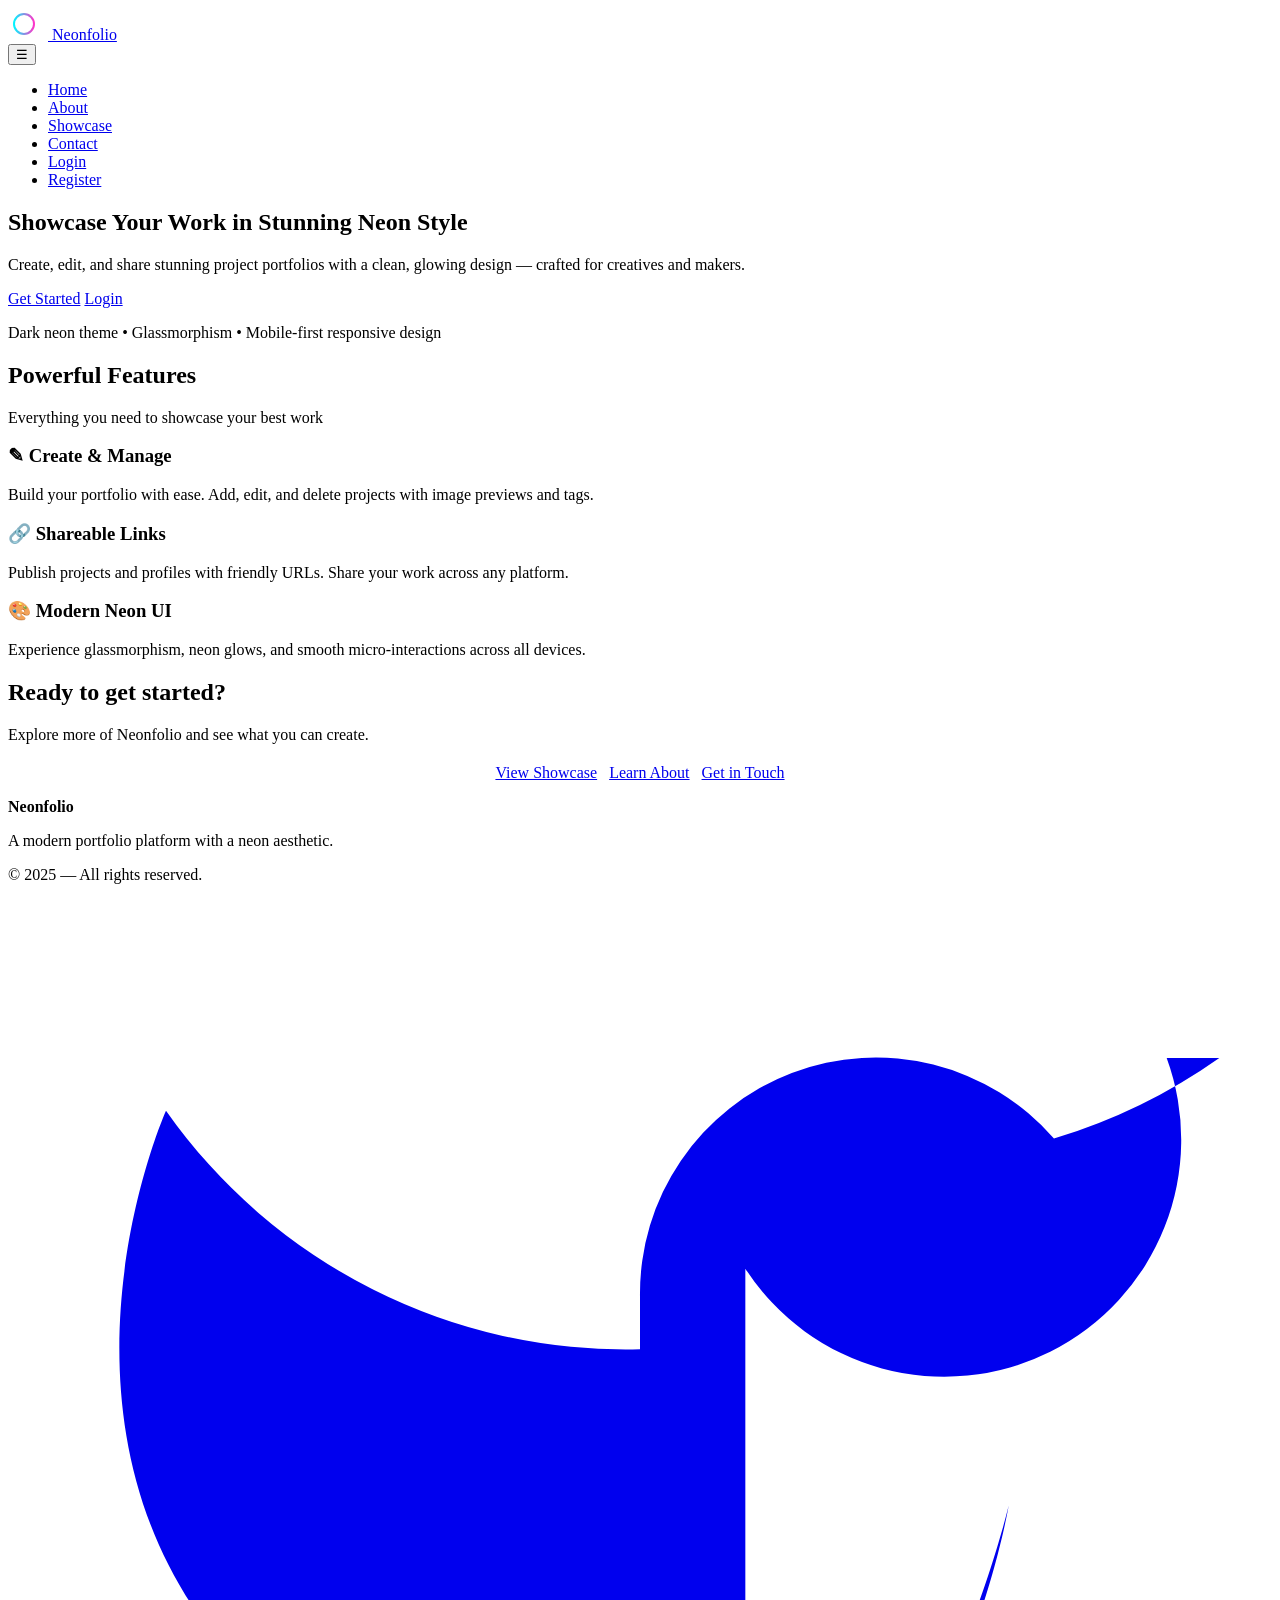
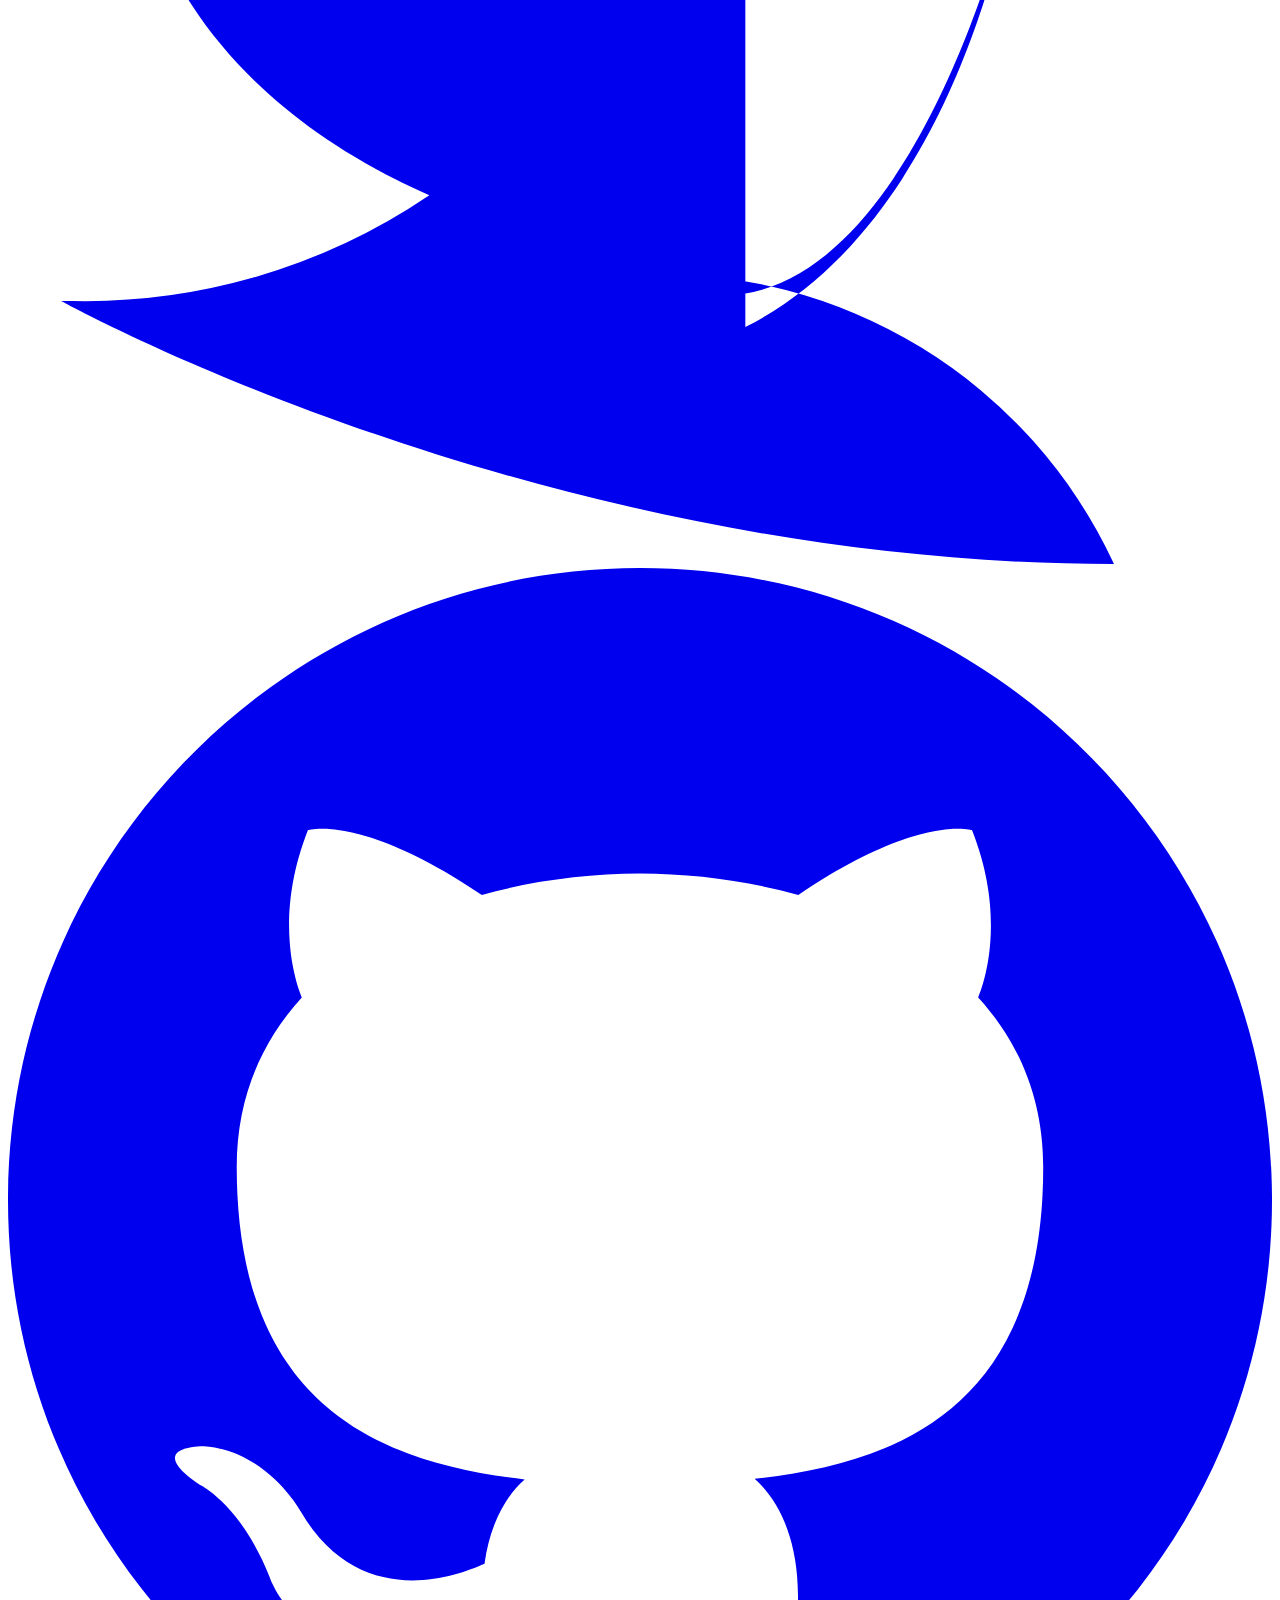
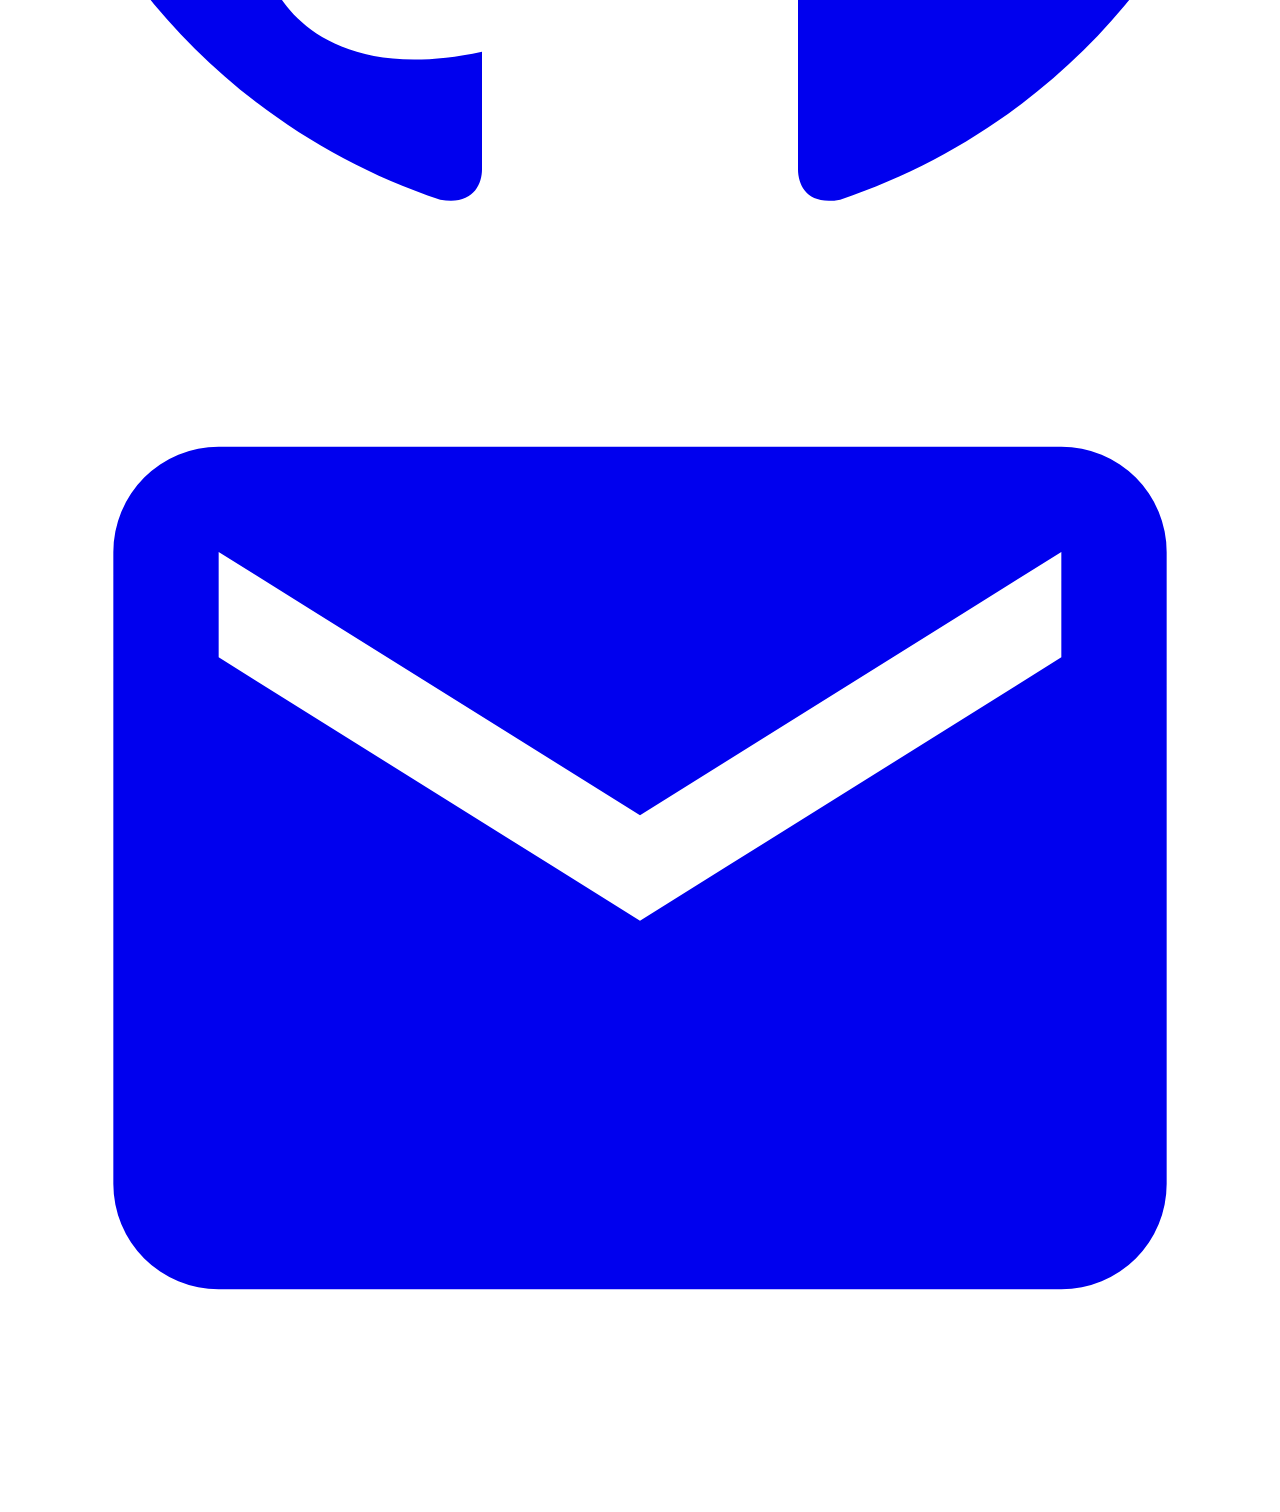
==== index.html @ 66eeae47 "Add files via upload" ====
<!doctype html>
<html lang="en">
<head>
  <meta charset="utf-8">
  <meta name="viewport" content="width=device-width, initial-scale=1">
  <title>Neonfolio - Modern Portfolio Platform with Neon Design</title>
  <meta name="description" content="Neonfolio - A modern black-neon portfolio platform for creatives, designers, and developers. Showcase your work with stunning glassmorphism design and neon aesthetics.">
  <meta name="keywords" content="portfolio, platform, neon design, creative portfolio, web design, showcase projects, portfolio website, neonfolio">
  <meta name="author" content="Ashutosh Sharma">
  <meta name="theme-color" content="#050507">
  <meta property="og:title" content="Neonfolio - Modern Portfolio Platform">
  <meta property="og:description" content="A modern black-neon portfolio platform for creatives, designers, and developers. Showcase stunning projects with glassmorphism design.">
  <meta property="og:type" content="website">
  <meta property="og:url" content="https://neonfolio.com">
  <meta name="twitter:card" content="summary_large_image">
  <meta name="twitter:title" content="Neonfolio - Modern Portfolio Platform">
  <meta name="twitter:description" content="Showcase your work with stunning neon-themed portfolio.">
  <meta name="robots" content="index, follow, max-image-preview:large, max-snippet:-1, max-video-preview:-1">
  <link rel="canonical" href="https://neonfolio.com/">
  <link rel="stylesheet" href="../css/index.css">
  <link href="https://fonts.googleapis.com/css2?family=Inter:wght@300;400;600;700;800&display=swap" rel="stylesheet">
</head>
<body>
  <!-- HEADER / NAVIGATION -->
  <header class="site-header" role="banner">
    <div class="header-inner">
      <a href="index.html" class="logo" aria-label="Neonfolio Home">
        <svg width="32" height="32" viewBox="0 0 32 32" fill="none" xmlns="http://www.w3.org/2000/svg" style="margin-right: 8px;">
          <defs>
            <linearGradient id="logo-grad" x1="0" x2="1">
              <stop offset="0" stop-color="#00F5FF"/>
              <stop offset="1" stop-color="#FF33C8"/>
            </linearGradient>
          </defs>
          <circle cx="16" cy="16" r="10" fill="none" stroke="url(#logo-grad)" stroke-width="2"/>
        </svg>
        Neonfolio
      </a>

      <nav class="main-nav" role="navigation" aria-label="Main Navigation">
        <button class="nav-toggle" aria-expanded="false" aria-controls="nav-list" aria-label="Toggle navigation">☰</button>
        <ul id="nav-list" class="nav-list" role="menubar">
          <li role="none"><a role="menuitem" href="index.html" class="active">Home</a></li>
          <li role="none"><a role="menuitem" href="about.html">About</a></li>
          <li role="none"><a role="menuitem" href="showcase.html">Showcase</a></li>
          <li role="none"><a role="menuitem" href="contact.html">Contact</a></li>
          <li role="none"><a role="menuitem" href="login.html">Login</a></li>
          <li role="none"><a class="btn btn-primary" href="register.html">Register</a></li>
        </ul>
      </nav>
    </div>
  </header>

  <!-- MAIN CONTENT -->
  <main role="main">

    <!-- HERO SECTION -->
    <section class="hero" aria-labelledby="hero-title">
      <div class="hero-inner">
        <h1 id="hero-title" class="hero-title">Showcase Your Work in Stunning Neon Style</h1>
        <p class="hero-lead">Create, edit, and share stunning project portfolios with a clean, glowing design — crafted for creatives and makers.</p>
        
        <div class="hero-cta">
          <a href="register.html" class="btn btn-primary">Get Started</a>
          <a href="login.html" class="btn btn-outline">Login</a>
        </div>

        <p class="hero-note">Dark neon theme • Glassmorphism • Mobile-first responsive design</p>
      </div>
    </section>

    <!-- FEATURES TEASER -->
    <section id="features" class="container">
      <h2 class="section-title">Powerful Features</h2>
      <p class="section-subtitle">Everything you need to showcase your best work</p>
      
      <div class="grid-3">
        <div class="card">
          <h3>✎ Create & Manage</h3>
          <p>Build your portfolio with ease. Add, edit, and delete projects with image previews and tags.</p>
        </div>
        <div class="card">
          <h3>🔗 Shareable Links</h3>
          <p>Publish projects and profiles with friendly URLs. Share your work across any platform.</p>
        </div>
        <div class="card">
          <h3>🎨 Modern Neon UI</h3>
          <p>Experience glassmorphism, neon glows, and smooth micro-interactions across all devices.</p>
        </div>
      </div>
    </section>

    <!-- CTA TO EXPLORE -->
    <section class="container text-center">
      <div class="neon-underline" style="margin-left: auto; margin-right: auto;"></div>
      <h2>Ready to get started?</h2>
      <p class="muted" style="margin-bottom: 20px;">Explore more of Neonfolio and see what you can create.</p>
      
      <div style="display: flex; gap: 12px; justify-content: center; flex-wrap: wrap;">
        <a href="showcase.html" class="btn btn-secondary">View Showcase</a>
        <a href="about.html" class="btn btn-secondary">Learn About</a>
        <a href="contact.html" class="btn btn-secondary">Get in Touch</a>
      </div>
    </section>

  </main>

  <!-- FOOTER -->
  <footer class="site-footer" role="contentinfo">
    <div class="footer-inner">
      <div class="footer-info">
        <p style="font-weight: 600; color: var(--text-primary);">Neonfolio</p>
        <p class="muted">A modern portfolio platform with a neon aesthetic.</p>
        <p class="muted">&copy; 2025 — All rights reserved.</p>
      </div>
      <div style="justify-self: end;">
        <div class="socials">
          <a href="#" aria-label="Twitter" class="social" title="Twitter">
            <svg viewBox="0 0 24 24" fill="currentColor"><path d="M23 3a10.9 10.9 0 01-3.14 1.53 4.48 4.48 0 00-7.86 3v1A10.66 10.66 0 013 4s-4 9 5 13a11.64 11.64 0 01-7 2s9 5 20 5a9.5 9.5 0 00-9-5.5c4.75 2.45 7-7 7-7s-1 6-5 8V7a4.5 4.5 0 008-4z"/></svg>
          </a>
          <a href="#" aria-label="GitHub" class="social" title="GitHub">
            <svg viewBox="0 0 24 24" fill="currentColor"><path d="M12 0c-6.626 0-12 5.373-12 12 0 5.302 3.438 9.8 8.207 11.387.599.111.793-.261.793-.577v-2.234c-3.338.726-4.033-1.416-4.033-1.416-.546-1.387-1.333-1.756-1.333-1.756-1.089-.745.083-.729.083-.729 1.205.084 1.839 1.237 1.839 1.237 1.07 1.834 2.807 1.304 3.492.997.107-.775.418-1.305.762-1.604-2.665-.305-5.467-1.334-5.467-5.931 0-1.311.469-2.381 1.236-3.221-.124-.303-.535-1.524.117-3.176 0 0 1.008-.322 3.301 1.23.957-.266 1.983-.399 3.003-.404 1.02.005 2.047.138 3.006.404 2.291-1.552 3.297-1.23 3.297-1.23.653 1.653.242 2.874.118 3.176.77.84 1.235 1.911 1.235 3.221 0 4.609-2.807 5.624-5.479 5.921.43.372.823 1.102.823 2.222v3.293c0 .319.192.694.801.576 4.765-1.589 8.199-6.086 8.199-11.386 0-6.627-5.373-12-12-12z"/></svg>
          </a>
          <a href="#" aria-label="Email" class="social" title="Email">
            <svg viewBox="0 0 24 24" fill="currentColor"><path d="M20 4H4a2 2 0 00-2 2v12a2 2 0 002 2h16a2 2 0 002-2V6a2 2 0 00-2-2zm0 4l-8 5-8-5V6l8 5 8-5v2z"/></svg>
          </a>
        </div>
      </div>
    </div>
  </footer>
  <script defer src="../js/nav-utils.js"></script>
  <script defer src="../js/index.js"></script>
</body>
</html>
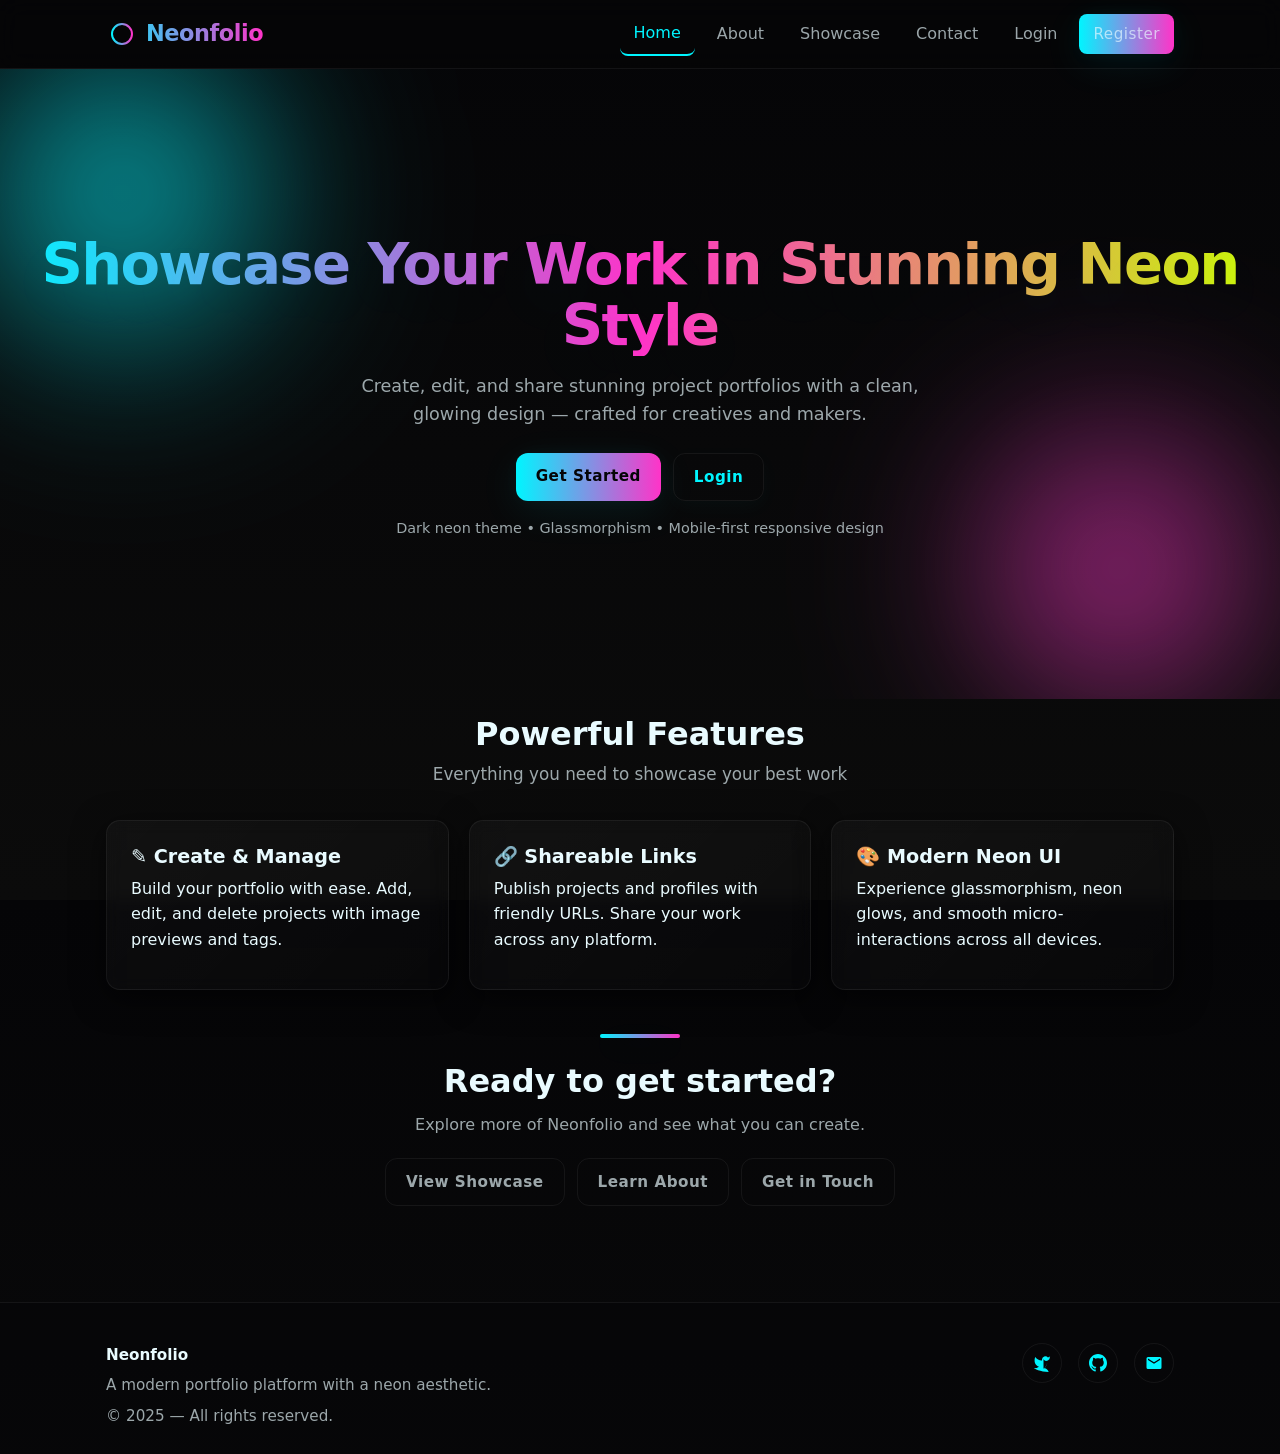
==== commit c3f1b291: "Update index.html" ====
--- a/index.html
+++ b/index.html
@@ -17,7 +17,7 @@
   <meta name="twitter:description" content="Showcase your work with stunning neon-themed portfolio.">
   <meta name="robots" content="index, follow, max-image-preview:large, max-snippet:-1, max-video-preview:-1">
   <link rel="canonical" href="https://neonfolio.com/">
-  <link rel="stylesheet" href="../css/index.css">
+  <link rel="stylesheet" href="index.css">
   <link href="https://fonts.googleapis.com/css2?family=Inter:wght@300;400;600;700;800&display=swap" rel="stylesheet">
 </head>
 <body>
@@ -132,3 +132,4 @@
   <script defer src="../js/index.js"></script>
 </body>
 </html>
+
--- a/index.css
+++ b/index.css
@@ -0,0 +1,494 @@
+/* ===================================
+   NEONFOLIO - HOME PAGE STYLESHEET
+   Index-specific styles
+   =================================== */
+
+:root {
+  --bg-0: #050507;
+  --bg-1: #0b0b0b;
+  --bg-2: #121214;
+  --text-primary: #e9fbff;
+  --text-muted: rgba(233, 251, 255, 0.66);
+  --neon-cyan: #00F5FF;
+  --neon-magenta: #FF33C8;
+  --neon-lime: #C8FF00;
+  --glass-light: rgba(255, 255, 255, 0.03);
+  --glass-border: rgba(255, 255, 255, 0.06);
+  --radius: 14px;
+  --radius-sm: 8px;
+  --max-width: 1100px;
+  --glow-cyan: 0 10px 40px rgba(0, 245, 255, 0.08), 0 0 20px rgba(0, 245, 255, 0.04);
+  --glow-magenta: 0 10px 40px rgba(255, 51, 200, 0.08), 0 0 20px rgba(255, 51, 200, 0.04);
+  --transition: all 0.16s ease;
+}
+
+* {
+  margin: 0;
+  padding: 0;
+  box-sizing: border-box;
+}
+
+html, body {
+  height: 100%;
+}
+
+body {
+  font-family: "Inter", "Poppins", system-ui, -apple-system, "Segoe UI", Roboto, "Helvetica Neue", Arial, sans-serif;
+  background: linear-gradient(180deg, var(--bg-0), var(--bg-1));
+  color: var(--text-primary);
+  line-height: 1.6;
+  overflow-x: hidden;
+}
+
+.container {
+  max-width: var(--max-width);
+  margin: 0 auto;
+  padding: 16px;
+}
+
+/* HEADER / NAVIGATION */
+.site-header {
+  position: sticky;
+  top: 0;
+  z-index: 100;
+  background: rgba(5, 5, 7, 0.8);
+  backdrop-filter: blur(12px);
+  border-bottom: 1px solid var(--glass-border);
+  padding: 12px 0;
+}
+
+.header-inner {
+  display: flex;
+  align-items: center;
+  justify-content: space-between;
+  max-width: var(--max-width);
+  margin: 0 auto;
+  padding: 0 16px;
+}
+
+.logo {
+  display: flex;
+  align-items: center;
+  text-decoration: none;
+  font-size: 1.4rem;
+  font-weight: 800;
+  letter-spacing: -0.02em;
+  background: linear-gradient(90deg, var(--neon-cyan), var(--neon-magenta));
+  -webkit-background-clip: text;
+  -webkit-text-fill-color: transparent;
+  background-clip: text;
+  transition: var(--transition);
+}
+
+.logo:hover {
+  text-shadow: 0 20px 80px rgba(0, 245, 255, 0.12);
+}
+
+.nav-toggle {
+  display: none;
+  background: transparent;
+  border: 1px solid var(--glass-border);
+  color: var(--text-muted);
+  padding: 8px 12px;
+  border-radius: var(--radius-sm);
+  cursor: pointer;
+  font-size: 1.4rem;
+  transition: var(--transition);
+}
+
+.nav-toggle:hover, .nav-toggle:focus {
+  outline: none;
+  color: var(--neon-cyan);
+  box-shadow: var(--glow-cyan);
+}
+
+.nav-list {
+  list-style: none;
+  display: flex;
+  gap: 8px;
+  align-items: center;
+}
+
+.nav-list a {
+  display: block;
+  padding: 8px 14px;
+  color: var(--text-muted);
+  text-decoration: none;
+  border-radius: var(--radius-sm);
+  transition: var(--transition);
+  font-weight: 500;
+}
+
+.nav-list a:hover, .nav-list a:focus {
+  outline: none;
+  color: var(--neon-cyan);
+  box-shadow: var(--glow-cyan);
+}
+
+.nav-list a.active {
+  color: var(--neon-cyan);
+  border-bottom: 2px solid var(--neon-cyan);
+}
+
+/* BUTTONS */
+.btn {
+  display: inline-block;
+  padding: 11px 20px;
+  border: none;
+  border-radius: 12px;
+  font-weight: 600;
+  text-decoration: none;
+  cursor: pointer;
+  transition: var(--transition);
+  font-size: 0.95rem;
+  letter-spacing: 0.5px;
+}
+
+.btn-primary {
+  background: linear-gradient(90deg, var(--neon-cyan), var(--neon-magenta));
+  color: var(--bg-0);
+  box-shadow: var(--glow-cyan);
+}
+
+.btn-primary:hover {
+  transform: translateY(-3px);
+  box-shadow: 0 20px 80px rgba(0, 245, 255, 0.12), 0 0 32px rgba(255, 51, 200, 0.06);
+}
+
+.btn-outline {
+  background: transparent;
+  border: 1px solid var(--glass-border);
+  color: var(--neon-cyan);
+  box-shadow: 0 6px 20px rgba(0, 245, 255, 0.03);
+}
+
+.btn-outline:hover {
+  transform: translateY(-3px);
+  border-color: var(--neon-cyan);
+  box-shadow: var(--glow-cyan);
+}
+
+.btn-secondary {
+  background: transparent;
+  border: 1px solid var(--glass-border);
+  color: var(--text-muted);
+}
+
+.btn-secondary:hover {
+  transform: translateY(-2px);
+  color: var(--neon-magenta);
+  border-color: var(--neon-magenta);
+  box-shadow: var(--glow-magenta);
+}
+
+/* CARDS & GLASS EFFECT */
+.card {
+  background: linear-gradient(135deg, var(--glass-light), rgba(255, 255, 255, 0.01));
+  border: 1px solid var(--glass-border);
+  border-radius: var(--radius);
+  padding: 24px;
+  backdrop-filter: blur(8px);
+  box-shadow: 0 8px 32px rgba(0, 0, 0, 0.6);
+  transition: var(--transition);
+}
+
+.card:hover {
+  transform: translateY(-6px);
+  box-shadow: 0 20px 80px rgba(0, 245, 255, 0.06);
+  border-color: rgba(255, 255, 255, 0.1);
+}
+
+/* HERO SECTION */
+.hero {
+  position: relative;
+  padding: 80px 0 60px;
+  overflow: hidden;
+  min-height: 70vh;
+  display: flex;
+  align-items: center;
+  justify-content: center;
+}
+
+.hero::before,
+.hero::after {
+  content: "";
+  position: absolute;
+  border-radius: 50%;
+  filter: blur(80px);
+  opacity: 0.8;
+  mix-blend-mode: screen;
+  transform: translate3d(0, 0, 0);
+  pointer-events: none;
+}
+
+.hero::before {
+  width: 500px;
+  height: 500px;
+  left: -10%;
+  top: -20%;
+  background: radial-gradient(circle, var(--neon-cyan), transparent 60%);
+}
+
+.hero::after {
+  width: 450px;
+  height: 450px;
+  right: -5%;
+  bottom: -15%;
+  background: radial-gradient(circle, var(--neon-magenta), transparent 60%);
+}
+
+.hero-inner {
+  position: relative;
+  z-index: 2;
+  text-align: center;
+}
+
+.hero-title {
+  font-size: clamp(2rem, 6vw, 3.6rem);
+  font-weight: 800;
+  line-height: 1.05;
+  letter-spacing: -0.03em;
+  background: linear-gradient(90deg, var(--neon-cyan), var(--neon-magenta), var(--neon-lime));
+  -webkit-background-clip: text;
+  -webkit-text-fill-color: transparent;
+  background-clip: text;
+  margin-bottom: 16px;
+  text-shadow: 0 20px 60px rgba(0, 245, 255, 0.06);
+}
+
+.hero-lead {
+  font-size: 1.1rem;
+  color: var(--text-muted);
+  max-width: 600px;
+  margin: 0 auto 24px;
+}
+
+.hero-cta {
+  display: flex;
+  gap: 12px;
+  justify-content: center;
+  flex-wrap: wrap;
+  margin-bottom: 16px;
+}
+
+.hero-note {
+  color: var(--text-muted);
+  font-size: 0.9rem;
+  font-weight: 500;
+}
+
+/* SECTIONS */
+section {
+  padding: 60px 0;
+}
+
+.section-title {
+  font-size: 2rem;
+  font-weight: 800;
+  margin-bottom: 8px;
+  text-align: center;
+}
+
+.section-subtitle {
+  color: var(--text-muted);
+  text-align: center;
+  margin-bottom: 32px;
+  font-size: 1.05rem;
+}
+
+/* GRID LAYOUTS */
+.grid-3 {
+  display: grid;
+  grid-template-columns: 1fr;
+  gap: 20px;
+}
+
+@media (min-width: 720px) {
+  .grid-3 {
+    grid-template-columns: repeat(3, 1fr);
+  }
+}
+
+@media (min-width: 1100px) {
+  .grid-3 {
+    grid-template-columns: repeat(3, 1fr);
+  }
+}
+
+/* FOOTER */
+.site-footer {
+  background: rgba(5, 5, 7, 0.6);
+  border-top: 1px solid var(--glass-border);
+  padding: 40px 0 20px;
+  margin-top: 80px;
+}
+
+.footer-inner {
+  display: grid;
+  grid-template-columns: 1fr;
+  gap: 24px;
+  max-width: var(--max-width);
+  margin: 0 auto;
+  padding: 0 16px;
+}
+
+@media (min-width: 720px) {
+  .footer-inner {
+    grid-template-columns: 1fr 1fr;
+    align-items: start;
+  }
+}
+
+.footer-info p {
+  margin-bottom: 6px;
+  font-size: 0.95rem;
+}
+
+.socials {
+  display: flex;
+  gap: 16px;
+  justify-content: flex-start;
+}
+
+.social {
+  display: flex;
+  align-items: center;
+  justify-content: center;
+  width: 40px;
+  height: 40px;
+  border-radius: 50%;
+  border: 1px solid var(--glass-border);
+  color: var(--neon-cyan);
+  transition: var(--transition);
+}
+
+.social:hover {
+  background: rgba(0, 245, 255, 0.1);
+  box-shadow: var(--glow-cyan);
+}
+
+.social svg {
+  width: 18px;
+  height: 18px;
+}
+
+/* TYPOGRAPHY & UTILITIES */
+h1, h2, h3, h4, h5, h6 {
+  color: var(--text-primary);
+  line-height: 1.2;
+}
+
+h2 {
+  font-size: clamp(1.4rem, 3vw, 2rem);
+  font-weight: 700;
+  margin-bottom: 12px;
+}
+
+h3 {
+  font-size: 1.2rem;
+  font-weight: 600;
+  margin-bottom: 8px;
+}
+
+p {
+  margin-bottom: 12px;
+  color: var(--text-primary);
+}
+
+a {
+  color: var(--neon-cyan);
+  text-decoration: none;
+  transition: var(--transition);
+}
+
+a:hover, a:focus {
+  outline: none;
+  color: var(--neon-magenta);
+  text-shadow: 0 6px 20px rgba(0, 245, 255, 0.06);
+}
+
+.muted {
+  color: var(--text-muted);
+}
+
+.neon-underline {
+  height: 4px;
+  width: 80px;
+  border-radius: 999px;
+  background: linear-gradient(90deg, var(--neon-cyan), var(--neon-magenta));
+  box-shadow: 0 8px 32px rgba(0, 245, 255, 0.08);
+  margin: 12px 0 24px;
+}
+
+.text-center {
+  text-align: center;
+}
+
+/* RESPONSIVE */
+@media (max-width: 719px) {
+  .nav-toggle {
+    display: inline-flex;
+  }
+
+  .nav-list {
+    display: none;
+    position: absolute;
+    top: 100%;
+    left: 0;
+    right: 0;
+    flex-direction: column;
+    background: rgba(5, 5, 7, 0.95);
+    backdrop-filter: blur(12px);
+    border: 1px solid var(--glass-border);
+    border-top: none;
+    padding: 12px;
+    border-radius: 0 0 var(--radius) var(--radius);
+    z-index: 50;
+  }
+
+  .nav-list.open {
+    display: flex;
+  }
+
+  section {
+    padding: 40px 0;
+  }
+
+  .hero {
+    padding: 60px 0 40px;
+    min-height: 50vh;
+  }
+
+  .hero-cta {
+    flex-direction: column;
+  }
+
+  .hero-cta .btn {
+    width: 100%;
+  }
+
+  .grid-3 {
+    grid-template-columns: 1fr;
+  }
+}
+
+/* ACCESSIBILITY */
+.visually-hidden {
+  position: absolute;
+  width: 1px;
+  height: 1px;
+  padding: 0;
+  margin: -1px;
+  overflow: hidden;
+  clip: rect(0, 0, 0, 0);
+  white-space: nowrap;
+  border: 0;
+}
+
+@media (prefers-reduced-motion: reduce) {
+  * {
+    animation-duration: 0.01ms !important;
+    animation-iteration-count: 1 !important;
+    transition-duration: 0.01ms !important;
+  }
+}
